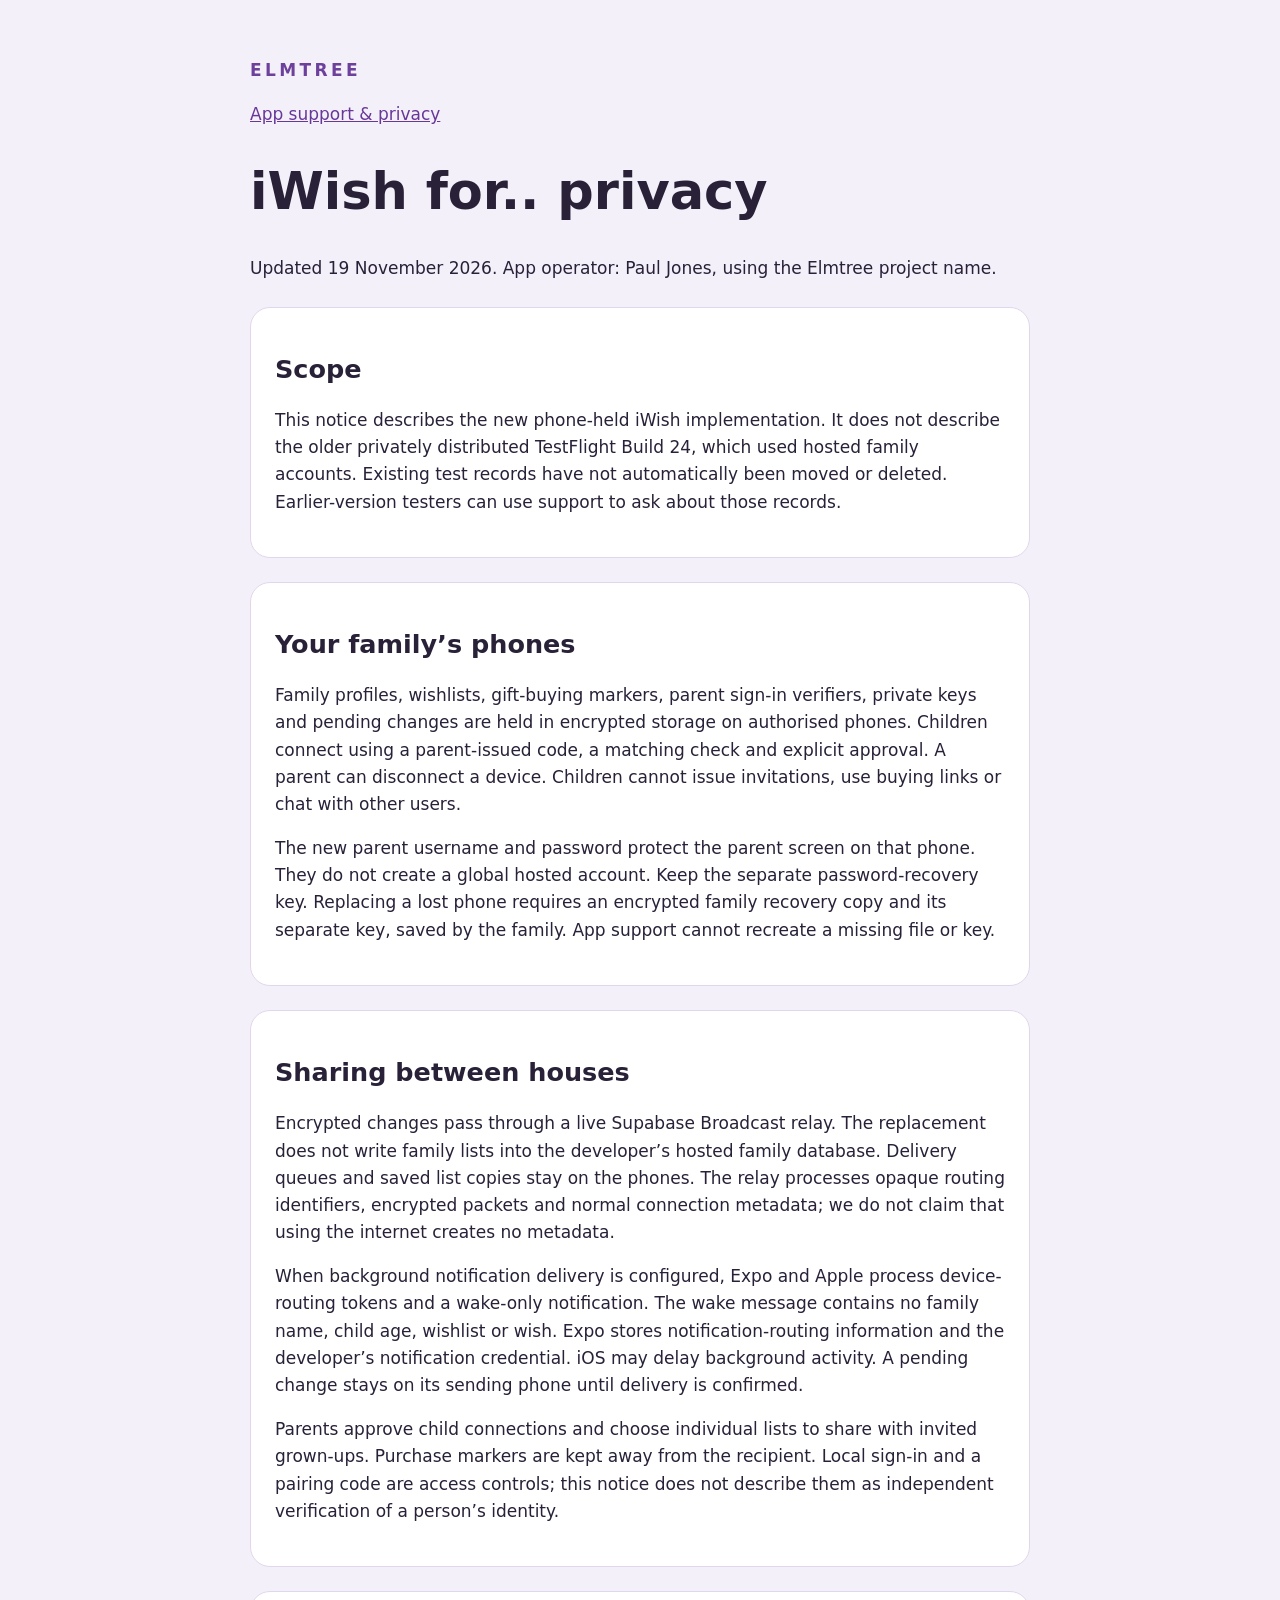
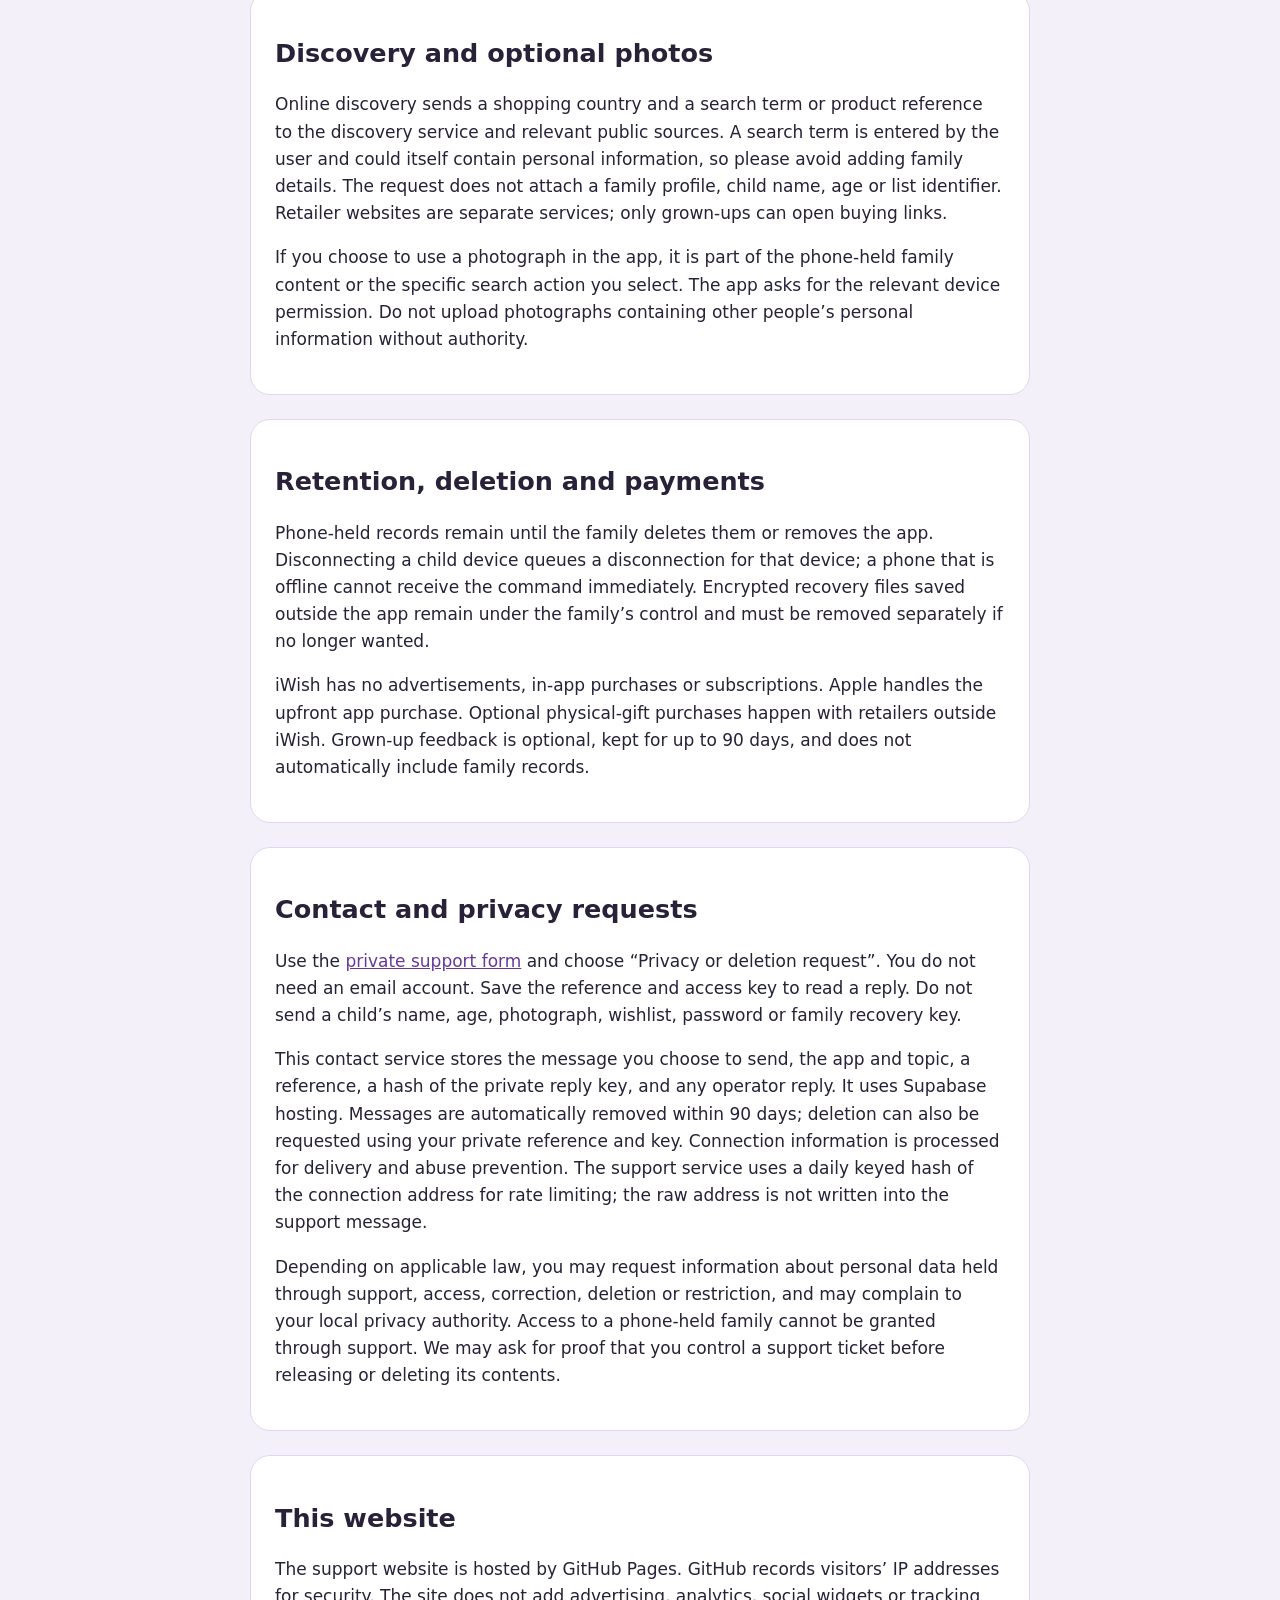
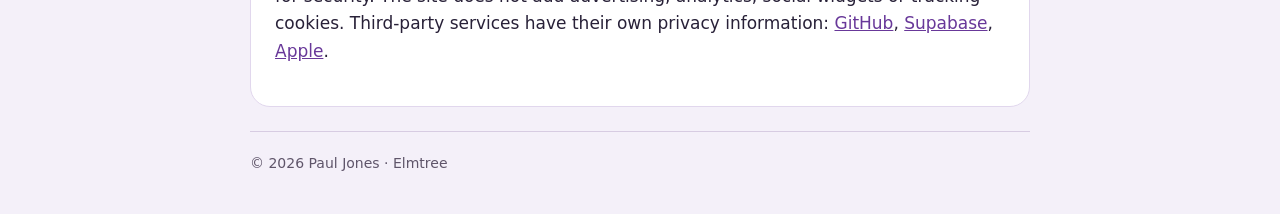
==== iwish-privacy.html @ 9cd3d2b4 "Publish app support and factual privacy notices" ====
<!doctype html><html lang="en"><head><meta charset="utf-8"><meta name="viewport" content="width=device-width,initial-scale=1"><meta name="referrer" content="no-referrer"><title>iWish for.. privacy</title><link rel="stylesheet" href="style.css"></head><body><main><p class="brand">ELMTREE</p><a href="index.html">App support &amp; privacy</a><h1>iWish for.. privacy</h1><p>Updated 19 November 2026. App operator: Paul Jones, using the Elmtree project name.</p><section><h2>Scope</h2><p>This notice describes the new phone-held iWish implementation. It does not describe the older privately distributed TestFlight Build 24, which used hosted family accounts. Existing test records have not automatically been moved or deleted. Earlier-version testers can use support to ask about those records.</p></section><section><h2>Your family’s phones</h2><p>Family profiles, wishlists, gift-buying markers, parent sign-in verifiers, private keys and pending changes are held in encrypted storage on authorised phones. Children connect using a parent-issued code, a matching check and explicit approval. A parent can disconnect a device. Children cannot issue invitations, use buying links or chat with other users.</p><p>The new parent username and password protect the parent screen on that phone. They do not create a global hosted account. Keep the separate password-recovery key. Replacing a lost phone requires an encrypted family recovery copy and its separate key, saved by the family. App support cannot recreate a missing file or key.</p></section><section><h2>Sharing between houses</h2><p>Encrypted changes pass through a live Supabase Broadcast relay. The replacement does not write family lists into the developer’s hosted family database. Delivery queues and saved list copies stay on the phones. The relay processes opaque routing identifiers, encrypted packets and normal connection metadata; we do not claim that using the internet creates no metadata.</p><p>When background notification delivery is configured, Expo and Apple process device-routing tokens and a wake-only notification. The wake message contains no family name, child age, wishlist or wish. Expo stores notification-routing information and the developer’s notification credential. iOS may delay background activity. A pending change stays on its sending phone until delivery is confirmed.</p><p>Parents approve child connections and choose individual lists to share with invited grown-ups. Purchase markers are kept away from the recipient. Local sign-in and a pairing code are access controls; this notice does not describe them as independent verification of a person’s identity.</p></section><section><h2>Discovery and optional photos</h2><p>Online discovery sends a shopping country and a search term or product reference to the discovery service and relevant public sources. A search term is entered by the user and could itself contain personal information, so please avoid adding family details. The request does not attach a family profile, child name, age or list identifier. Retailer websites are separate services; only grown-ups can open buying links.</p><p>If you choose to use a photograph in the app, it is part of the phone-held family content or the specific search action you select. The app asks for the relevant device permission. Do not upload photographs containing other people’s personal information without authority.</p></section><section><h2>Retention, deletion and payments</h2><p>Phone-held records remain until the family deletes them or removes the app. Disconnecting a child device queues a disconnection for that device; a phone that is offline cannot receive the command immediately. Encrypted recovery files saved outside the app remain under the family’s control and must be removed separately if no longer wanted.</p><p>iWish has no advertisements, in-app purchases or subscriptions. Apple handles the upfront app purchase. Optional physical-gift purchases happen with retailers outside iWish. Grown-up feedback is optional, kept for up to 90 days, and does not automatically include family records.</p></section><section><h2>Contact and privacy requests</h2><p>Use the <a href="index.html">private support form</a> and choose “Privacy or deletion request”. You do not need an email account. Save the reference and access key to read a reply. Do not send a child’s name, age, photograph, wishlist, password or family recovery key.</p><p>This contact service stores the message you choose to send, the app and topic, a reference, a hash of the private reply key, and any operator reply. It uses Supabase hosting. Messages are automatically removed within 90 days; deletion can also be requested using your private reference and key. Connection information is processed for delivery and abuse prevention. The support service uses a daily keyed hash of the connection address for rate limiting; the raw address is not written into the support message.</p><p>Depending on applicable law, you may request information about personal data held through support, access, correction, deletion or restriction, and may complain to your local privacy authority. Access to a phone-held family cannot be granted through support. We may ask for proof that you control a support ticket before releasing or deleting its contents.</p></section><section><h2>This website</h2><p>The support website is hosted by GitHub Pages. GitHub records visitors’ IP addresses for security. The site does not add advertising, analytics, social widgets or tracking cookies. Third-party services have their own privacy information: <a href="https://docs.github.com/en/site-policy/privacy-policies/github-general-privacy-statement">GitHub</a>, <a href="https://supabase.com/privacy">Supabase</a>, <a href="https://www.apple.com/legal/privacy/">Apple</a>.</p></section><footer>© 2026 Paul Jones · Elmtree</footer></main></body></html>
---- style.css ----
:root{font:17px/1.6 system-ui,sans-serif;color:#282138;background:#f4f0f9}*{box-sizing:border-box}main{max-width:820px;margin:auto;padding:32px 20px}.brand{font-weight:800;letter-spacing:.2em;color:#6d409c}h1{font-size:clamp(2rem,6vw,3rem);line-height:1.15}h2{line-height:1.3}nav{display:flex;flex-wrap:wrap;gap:12px;margin:24px 0}a{color:#683899}nav a{padding:9px 13px;background:#fff;border-radius:12px}section{margin:24px 0;padding:24px;background:#fff;border-radius:20px;border:1px solid #e1d7ed}label{display:block;font-weight:650;margin:17px 0}input,select,textarea{display:block;width:100%;padding:12px;border:1px solid #aa98bd;border-radius:10px;font:inherit;color:inherit;background:#fff;margin-top:6px}.check{display:flex;align-items:center;gap:12px;font-weight:400}.check input{width:23px;height:23px;margin:0}button{border:0;border-radius:12px;background:#7444a8;color:#fff;font:inherit;font-weight:700;padding:13px 20px;min-height:48px;cursor:pointer}button:disabled{opacity:.6;cursor:wait}pre{white-space:pre-wrap;overflow-wrap:anywhere;font:inherit}footer{font-size:14px;color:#5f556a;border-top:1px solid #d7cce2;padding-top:20px}input[readonly]{font:15px/1.5 ui-monospace,monospace}button:focus-visible,a:focus-visible,input:focus-visible,textarea:focus-visible,select:focus-visible{outline:3px solid #d59f31;outline-offset:3px}
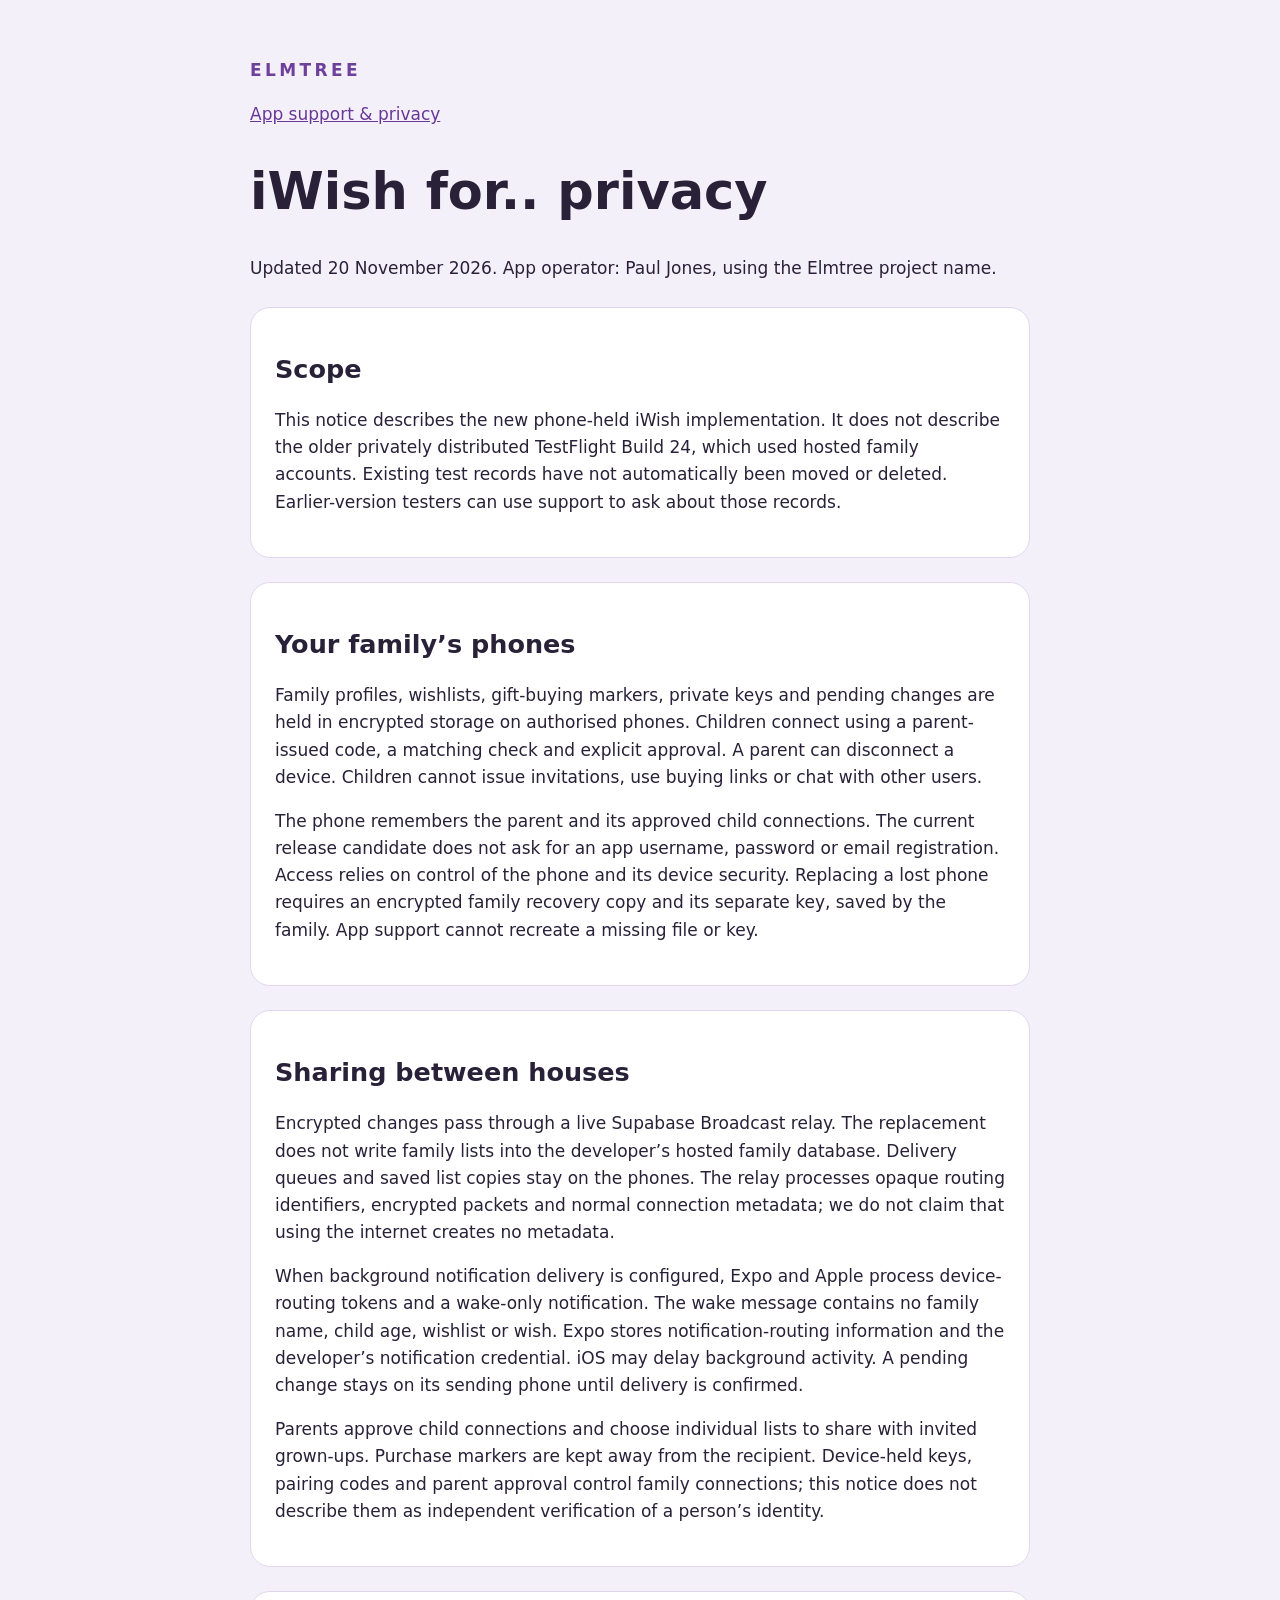
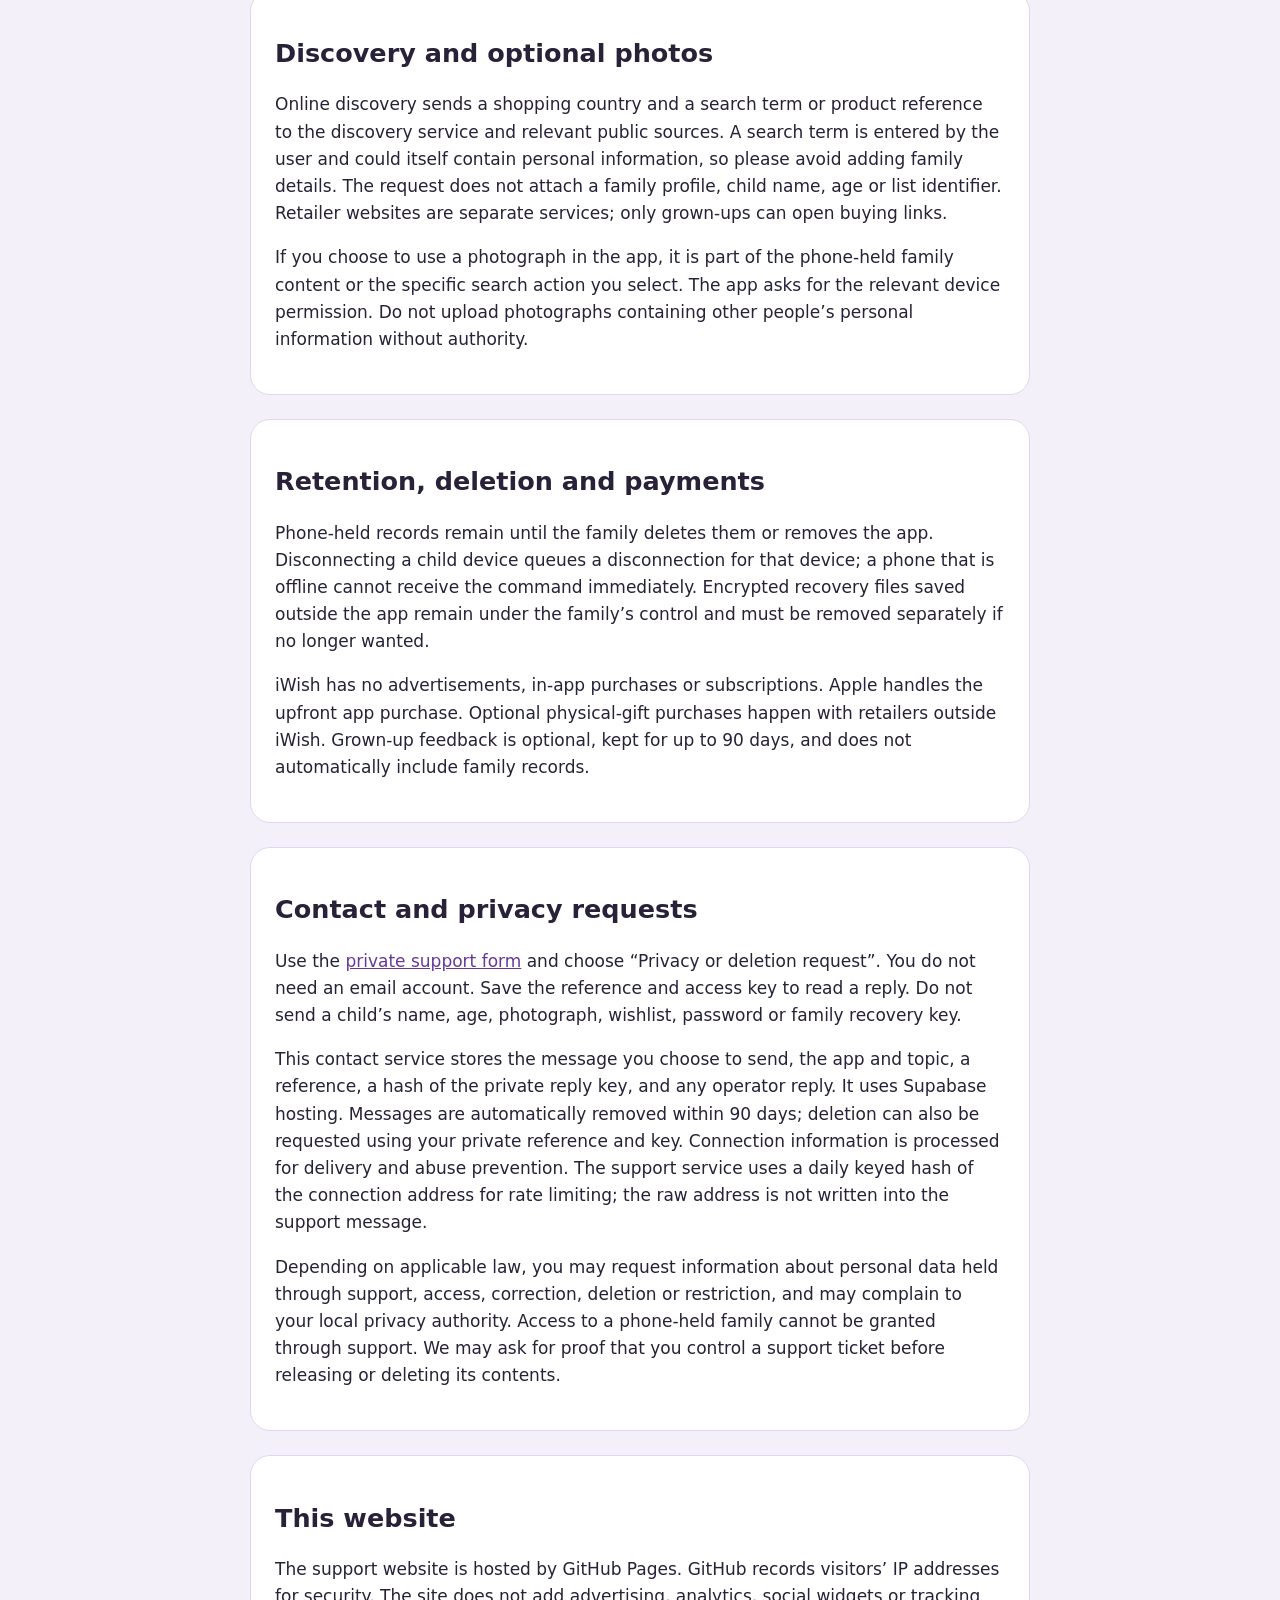
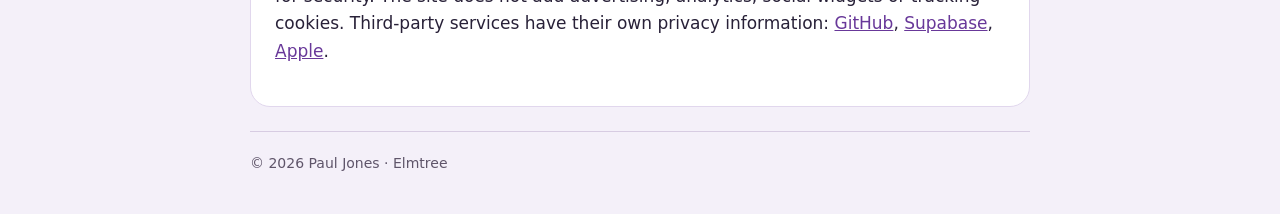
==== commit ec53d06e: "Describe password-free phone-held iWish release candidate" ====
--- a/iwish-privacy.html
+++ b/iwish-privacy.html
@@ -1 +1 @@
-<!doctype html><html lang="en"><head><meta charset="utf-8"><meta name="viewport" content="width=device-width,initial-scale=1"><meta name="referrer" content="no-referrer"><title>iWish for.. privacy</title><link rel="stylesheet" href="style.css"></head><body><main><p class="brand">ELMTREE</p><a href="index.html">App support &amp; privacy</a><h1>iWish for.. privacy</h1><p>Updated 19 November 2026. App operator: Paul Jones, using the Elmtree project name.</p><section><h2>Scope</h2><p>This notice describes the new phone-held iWish implementation. It does not describe the older privately distributed TestFlight Build 24, which used hosted family accounts. Existing test records have not automatically been moved or deleted. Earlier-version testers can use support to ask about those records.</p></section><section><h2>Your family’s phones</h2><p>Family profiles, wishlists, gift-buying markers, parent sign-in verifiers, private keys and pending changes are held in encrypted storage on authorised phones. Children connect using a parent-issued code, a matching check and explicit approval. A parent can disconnect a device. Children cannot issue invitations, use buying links or chat with other users.</p><p>The new parent username and password protect the parent screen on that phone. They do not create a global hosted account. Keep the separate password-recovery key. Replacing a lost phone requires an encrypted family recovery copy and its separate key, saved by the family. App support cannot recreate a missing file or key.</p></section><section><h2>Sharing between houses</h2><p>Encrypted changes pass through a live Supabase Broadcast relay. The replacement does not write family lists into the developer’s hosted family database. Delivery queues and saved list copies stay on the phones. The relay processes opaque routing identifiers, encrypted packets and normal connection metadata; we do not claim that using the internet creates no metadata.</p><p>When background notification delivery is configured, Expo and Apple process device-routing tokens and a wake-only notification. The wake message contains no family name, child age, wishlist or wish. Expo stores notification-routing information and the developer’s notification credential. iOS may delay background activity. A pending change stays on its sending phone until delivery is confirmed.</p><p>Parents approve child connections and choose individual lists to share with invited grown-ups. Purchase markers are kept away from the recipient. Local sign-in and a pairing code are access controls; this notice does not describe them as independent verification of a person’s identity.</p></section><section><h2>Discovery and optional photos</h2><p>Online discovery sends a shopping country and a search term or product reference to the discovery service and relevant public sources. A search term is entered by the user and could itself contain personal information, so please avoid adding family details. The request does not attach a family profile, child name, age or list identifier. Retailer websites are separate services; only grown-ups can open buying links.</p><p>If you choose to use a photograph in the app, it is part of the phone-held family content or the specific search action you select. The app asks for the relevant device permission. Do not upload photographs containing other people’s personal information without authority.</p></section><section><h2>Retention, deletion and payments</h2><p>Phone-held records remain until the family deletes them or removes the app. Disconnecting a child device queues a disconnection for that device; a phone that is offline cannot receive the command immediately. Encrypted recovery files saved outside the app remain under the family’s control and must be removed separately if no longer wanted.</p><p>iWish has no advertisements, in-app purchases or subscriptions. Apple handles the upfront app purchase. Optional physical-gift purchases happen with retailers outside iWish. Grown-up feedback is optional, kept for up to 90 days, and does not automatically include family records.</p></section><section><h2>Contact and privacy requests</h2><p>Use the <a href="index.html">private support form</a> and choose “Privacy or deletion request”. You do not need an email account. Save the reference and access key to read a reply. Do not send a child’s name, age, photograph, wishlist, password or family recovery key.</p><p>This contact service stores the message you choose to send, the app and topic, a reference, a hash of the private reply key, and any operator reply. It uses Supabase hosting. Messages are automatically removed within 90 days; deletion can also be requested using your private reference and key. Connection information is processed for delivery and abuse prevention. The support service uses a daily keyed hash of the connection address for rate limiting; the raw address is not written into the support message.</p><p>Depending on applicable law, you may request information about personal data held through support, access, correction, deletion or restriction, and may complain to your local privacy authority. Access to a phone-held family cannot be granted through support. We may ask for proof that you control a support ticket before releasing or deleting its contents.</p></section><section><h2>This website</h2><p>The support website is hosted by GitHub Pages. GitHub records visitors’ IP addresses for security. The site does not add advertising, analytics, social widgets or tracking cookies. Third-party services have their own privacy information: <a href="https://docs.github.com/en/site-policy/privacy-policies/github-general-privacy-statement">GitHub</a>, <a href="https://supabase.com/privacy">Supabase</a>, <a href="https://www.apple.com/legal/privacy/">Apple</a>.</p></section><footer>© 2026 Paul Jones · Elmtree</footer></main></body></html>+<!doctype html><html lang="en"><head><meta charset="utf-8"><meta name="viewport" content="width=device-width,initial-scale=1"><meta name="referrer" content="no-referrer"><title>iWish for.. privacy</title><link rel="stylesheet" href="style.css"></head><body><main><p class="brand">ELMTREE</p><a href="index.html">App support &amp; privacy</a><h1>iWish for.. privacy</h1><p>Updated 20 November 2026. App operator: Paul Jones, using the Elmtree project name.</p><section><h2>Scope</h2><p>This notice describes the new phone-held iWish implementation. It does not describe the older privately distributed TestFlight Build 24, which used hosted family accounts. Existing test records have not automatically been moved or deleted. Earlier-version testers can use support to ask about those records.</p></section><section><h2>Your family’s phones</h2><p>Family profiles, wishlists, gift-buying markers, private keys and pending changes are held in encrypted storage on authorised phones. Children connect using a parent-issued code, a matching check and explicit approval. A parent can disconnect a device. Children cannot issue invitations, use buying links or chat with other users.</p><p>The phone remembers the parent and its approved child connections. The current release candidate does not ask for an app username, password or email registration. Access relies on control of the phone and its device security. Replacing a lost phone requires an encrypted family recovery copy and its separate key, saved by the family. App support cannot recreate a missing file or key.</p></section><section><h2>Sharing between houses</h2><p>Encrypted changes pass through a live Supabase Broadcast relay. The replacement does not write family lists into the developer’s hosted family database. Delivery queues and saved list copies stay on the phones. The relay processes opaque routing identifiers, encrypted packets and normal connection metadata; we do not claim that using the internet creates no metadata.</p><p>When background notification delivery is configured, Expo and Apple process device-routing tokens and a wake-only notification. The wake message contains no family name, child age, wishlist or wish. Expo stores notification-routing information and the developer’s notification credential. iOS may delay background activity. A pending change stays on its sending phone until delivery is confirmed.</p><p>Parents approve child connections and choose individual lists to share with invited grown-ups. Purchase markers are kept away from the recipient. Device-held keys, pairing codes and parent approval control family connections; this notice does not describe them as independent verification of a person’s identity.</p></section><section><h2>Discovery and optional photos</h2><p>Online discovery sends a shopping country and a search term or product reference to the discovery service and relevant public sources. A search term is entered by the user and could itself contain personal information, so please avoid adding family details. The request does not attach a family profile, child name, age or list identifier. Retailer websites are separate services; only grown-ups can open buying links.</p><p>If you choose to use a photograph in the app, it is part of the phone-held family content or the specific search action you select. The app asks for the relevant device permission. Do not upload photographs containing other people’s personal information without authority.</p></section><section><h2>Retention, deletion and payments</h2><p>Phone-held records remain until the family deletes them or removes the app. Disconnecting a child device queues a disconnection for that device; a phone that is offline cannot receive the command immediately. Encrypted recovery files saved outside the app remain under the family’s control and must be removed separately if no longer wanted.</p><p>iWish has no advertisements, in-app purchases or subscriptions. Apple handles the upfront app purchase. Optional physical-gift purchases happen with retailers outside iWish. Grown-up feedback is optional, kept for up to 90 days, and does not automatically include family records.</p></section><section><h2>Contact and privacy requests</h2><p>Use the <a href="index.html">private support form</a> and choose “Privacy or deletion request”. You do not need an email account. Save the reference and access key to read a reply. Do not send a child’s name, age, photograph, wishlist, password or family recovery key.</p><p>This contact service stores the message you choose to send, the app and topic, a reference, a hash of the private reply key, and any operator reply. It uses Supabase hosting. Messages are automatically removed within 90 days; deletion can also be requested using your private reference and key. Connection information is processed for delivery and abuse prevention. The support service uses a daily keyed hash of the connection address for rate limiting; the raw address is not written into the support message.</p><p>Depending on applicable law, you may request information about personal data held through support, access, correction, deletion or restriction, and may complain to your local privacy authority. Access to a phone-held family cannot be granted through support. We may ask for proof that you control a support ticket before releasing or deleting its contents.</p></section><section><h2>This website</h2><p>The support website is hosted by GitHub Pages. GitHub records visitors’ IP addresses for security. The site does not add advertising, analytics, social widgets or tracking cookies. Third-party services have their own privacy information: <a href="https://docs.github.com/en/site-policy/privacy-policies/github-general-privacy-statement">GitHub</a>, <a href="https://supabase.com/privacy">Supabase</a>, <a href="https://www.apple.com/legal/privacy/">Apple</a>.</p></section><footer>© 2026 Paul Jones · Elmtree</footer></main></body></html>
